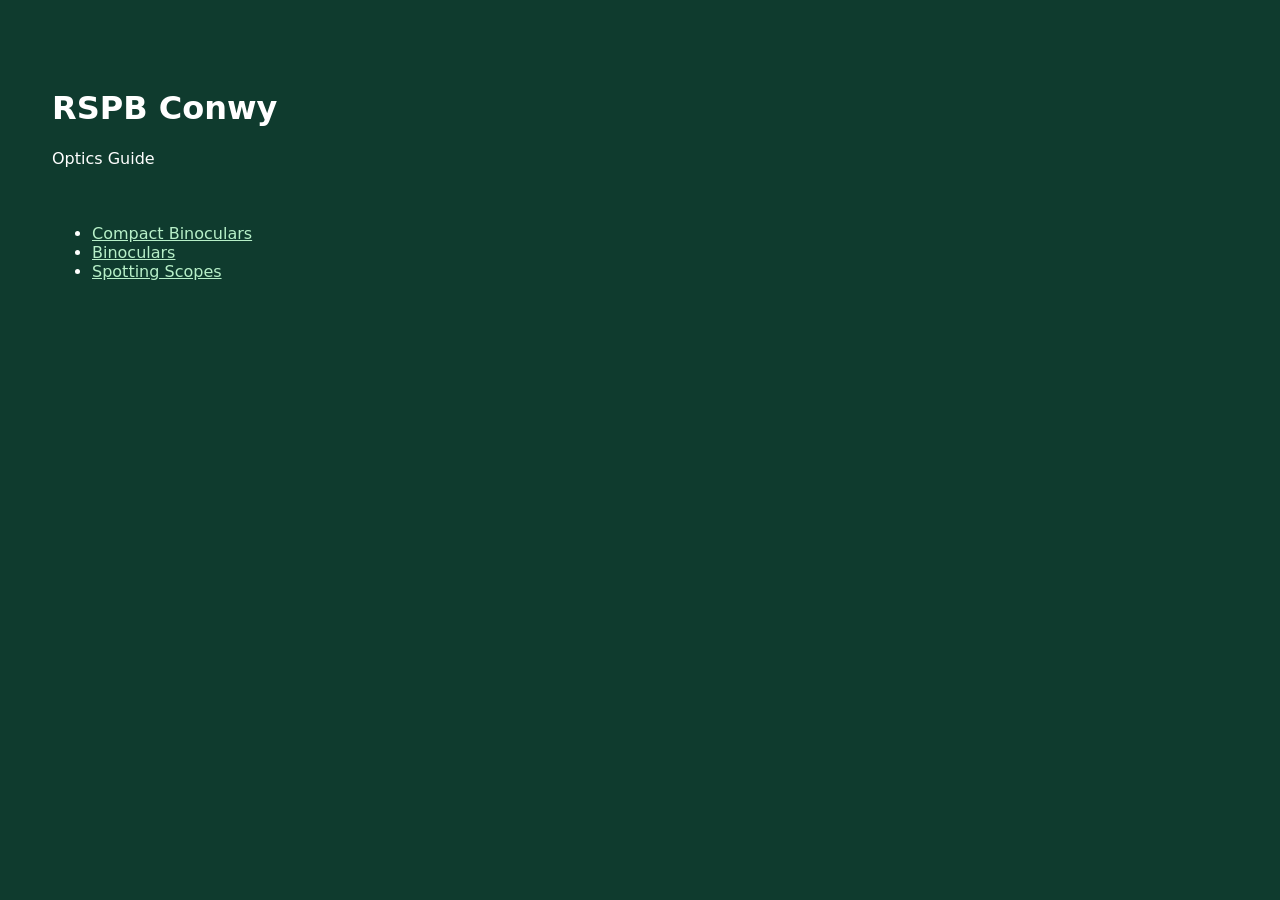
==== index.html @ 68d28c19 "Update index.html" ====
<!DOCTYPE html>
<html lang="en">
<head>
  <meta charset="UTF-8">
  <title>RSPB Conwy - Optics Guide</title>
  <link rel="stylesheet" href="css/style.css">
  <link rel="icon" href="data:,">
</head>

<body>
  <div class="container">
    <h1>RSPB Conwy</h1>
    <p>Optics Guide</p>

    <div class="home-links">
      <ul>
        <li><a href="browse.html?category=compact">Compact Binoculars</a></li>
        <li><a href="browse.html?category=binoculars">Binoculars</a></li>
        <li><a href="browse.html?category=scopes">Spotting Scopes</a></li>
      </ul>
    </div>
  </div>
</body>
</html>
---- css/style.css ----
body {
  font-family: system-ui, sans-serif;
  background: #0f3b2e;
  color: #fff;
  padding: 20px;
}

a { color: #b7f0c8; }

.card {
  background: rgba(255,255,255,0.05);
  padding: 12px;
  margin: 12px 0;
  border-radius: 8px;
}

.price { font-weight: bold; }

.rewards { color: #9fe6b8; }

.container {
  max-width: 1200px;
  margin: 0 auto;
  padding: 40px 24px;
}
.home-links {
  display: grid;
  grid-template-columns: repeat(auto-fit, minmax(240px, 1fr));
  gap: 20px;
  margin-top: 40px;
}
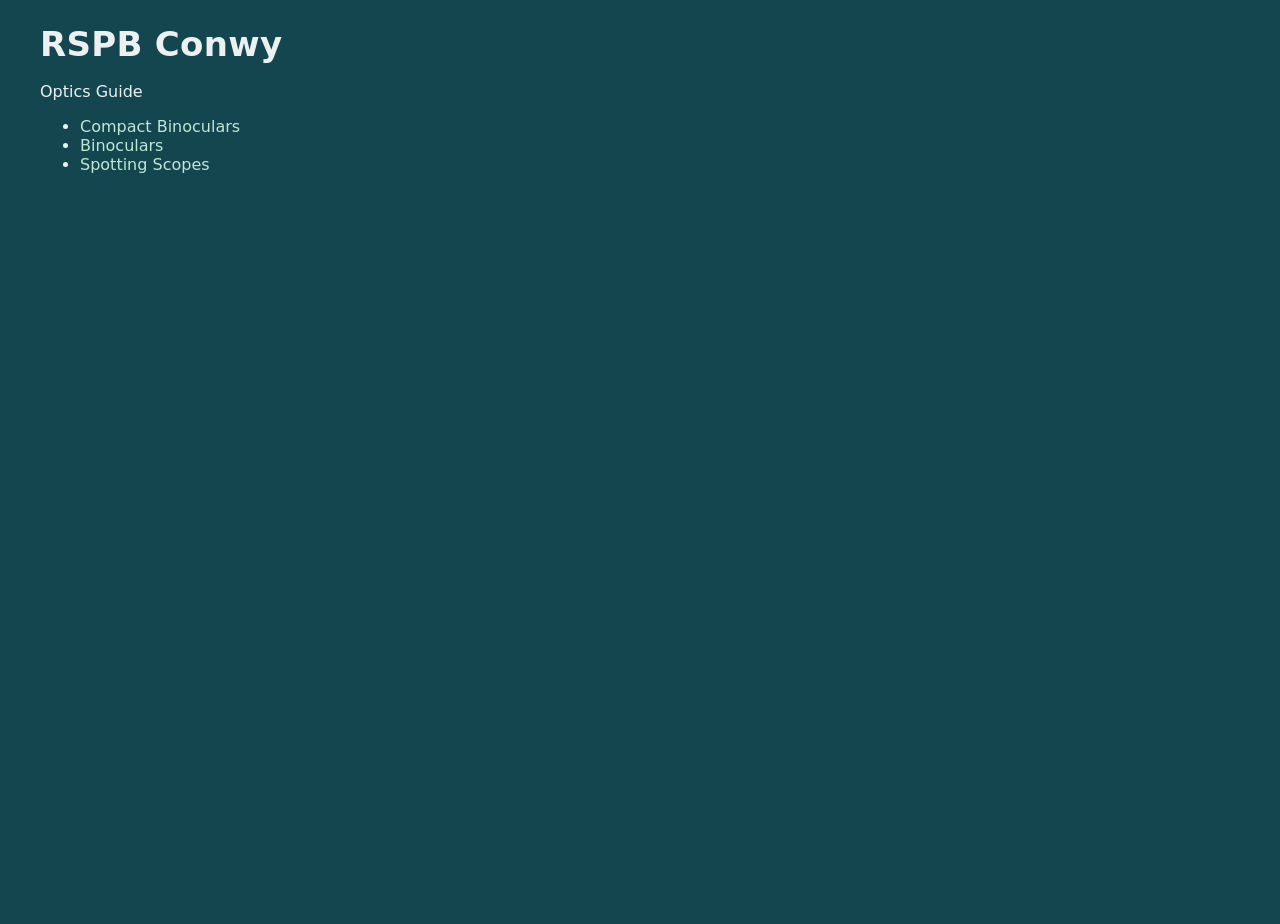
==== commit 9b5de0e8: "Update index.html" ====
--- a/index.html
+++ b/index.html
@@ -20,5 +20,7 @@
       </ul>
     </div>
   </div>
+    <script src="js/kiosk-timeout.js"></script>
+  <script src="js/browse.js"></script>
 </body>
 </html>
--- a/css/style.css
+++ b/css/style.css
@@ -1,31 +1,564 @@
+/* css/style.css */
+
+/* ---------- Base ---------- */
+*,
+*::before,
+*::after {
+  box-sizing: border-box;
+}
+
+:root {
+  --bg: #144650;                 /* requested solid background */
+  --panel: rgba(255,255,255,0.06);
+  --panel-2: rgba(255,255,255,0.08);
+  --border: rgba(255,255,255,0.12);
+  --text: rgba(255,255,255,0.92);
+  --muted: rgba(255,255,255,0.70);
+  --accent: #bfe7d3;
+  --accent-2: #8fd6b6;
+  --shadow: 0 10px 30px rgba(0,0,0,0.35);
+  --shadow-soft: 0 8px 18px rgba(0,0,0,0.28);
+  --radius: 18px;
+  --radius-sm: 12px;
+  --gap: 16px;
+}
+
+html, body {
+  height: 100%;
+}
+
 body {
-  font-family: system-ui, sans-serif;
-  background: #0f3b2e;
-  color: #fff;
-  padding: 20px;
-}
-
-a { color: #b7f0c8; }
-
+  margin: 0;
+  font-family: system-ui, -apple-system, Segoe UI, Roboto, Arial, sans-serif;
+  color: var(--text);
+  background: var(--bg);
+}
+
+/* ---------- Layout ---------- */
+.container {
+  width: min(1200px, calc(100% - 32px));
+  margin: 24px auto 60px;
+}
+
+h1 {
+  margin: 14px 0 18px;
+  font-size: 34px;
+  letter-spacing: 0.3px;
+}
+
+a {
+  color: var(--accent);
+  text-decoration: none;
+}
+
+a:hover {
+  text-decoration: underline;
+}
+
+/* ---------- Topbar / Toolbar ---------- */
+.topbar {
+  display: flex;
+  align-items: center;
+  justify-content: space-between;
+  gap: 12px;
+  margin-bottom: 8px;
+}
+
+.toolbar {
+  display: grid;
+  grid-template-columns: 1fr 1.6fr auto;
+  gap: 12px;
+  align-items: center;
+  padding: 12px;
+  border: 1px solid var(--border);
+  background: var(--panel);
+  border-radius: var(--radius);
+  box-shadow: var(--shadow-soft);
+}
+
+@media (max-width: 860px) {
+  .toolbar {
+    grid-template-columns: 1fr;
+  }
+}
+
+.toggle {
+  display: inline-flex;
+  align-items: center;
+  gap: 10px;
+  user-select: none;
+  color: var(--muted);
+}
+
+.toggle input {
+  width: 18px;
+  height: 18px;
+  accent-color: var(--accent-2);
+}
+
+#searchInput {
+  width: 100%;
+  padding: 12px 14px;
+  border-radius: 12px;
+  border: 1px solid var(--border);
+  background: rgba(0,0,0,0.18);
+  color: var(--text);
+  outline: none;
+}
+
+#searchInput::placeholder {
+  color: rgba(255,255,255,0.45);
+}
+
+#searchInput:focus {
+  border-color: rgba(191,231,211,0.55);
+  box-shadow: 0 0 0 3px rgba(191,231,211,0.18);
+}
+
+.muted {
+  color: var(--muted);
+  font-size: 14px;
+}
+
+/* ---------- Buttons ---------- */
+.btn {
+  display: inline-flex;
+  align-items: center;
+  justify-content: center;
+  gap: 8px;
+  padding: 10px 12px;
+  border-radius: 12px;
+  border: 1px solid rgba(255,255,255,0.14);
+  background: rgba(0,0,0,0.18);
+  color: var(--text);
+  box-shadow: 0 6px 14px rgba(0,0,0,0.25);
+  text-decoration: none;
+  cursor: pointer;
+  white-space: nowrap;
+}
+
+.btn:hover {
+  background: rgba(255,255,255,0.08);
+  text-decoration: none;
+}
+
+.btn.ghost {
+  background: transparent;
+  border-color: rgba(255,255,255,0.16);
+}
+
+.btn.ghost:hover {
+  background: rgba(255,255,255,0.06);
+}
+
+/* ---------- Grid ---------- */
+#grid {
+  margin-top: 16px;
+  display: grid;
+  grid-template-columns: repeat(3, minmax(0, 1fr));
+  gap: var(--gap);
+}
+
+@media (max-width: 1000px) {
+  #grid {
+    grid-template-columns: repeat(2, minmax(0, 1fr));
+  }
+}
+
+@media (max-width: 640px) {
+  #grid {
+    grid-template-columns: 1fr;
+  }
+}
+
+/* ---------- Card ---------- */
 .card {
-  background: rgba(255,255,255,0.05);
+  border: 1px solid var(--border);
+  background: var(--panel);
+  border-radius: var(--radius);
+  overflow: hidden;
+  box-shadow: var(--shadow);
+  transition: transform 120ms ease, background 120ms ease;
+}
+
+.card:hover {
+  transform: translateY(-2px);
+  background: var(--panel-2);
+}
+
+/* ---------- Square thumbnail ---------- */
+.card-image {
+  width: 100%;
+  aspect-ratio: 1 / 1;
+  background: rgba(255,255,255,0.06);
+  border-bottom: 1px solid var(--border);
+  display: grid;
+  place-items: center;
+  overflow: hidden;
+}
+
+.card-image img {
+  width: 100%;
+  height: 100%;
+  object-fit: contain;
+  padding: 10px;
+  filter: drop-shadow(0 10px 18px rgba(0,0,0,0.25));
+}
+
+/* ---------- Card body ---------- */
+.card-body {
+  padding: 14px 14px 16px;
+  display: grid;
+  gap: 10px;
+}
+
+.card-title {
+  margin: 0;
+  font-size: 18px;
+  line-height: 1.2;
+}
+
+.price {
+  font-size: 18px;
+  font-weight: 700;
+}
+
+.subline {
+  color: var(--muted);
+  font-size: 14px;
+  line-height: 1.35;
+}
+
+/* ---------- Chips ---------- */
+.chips {
+  display: flex;
+  flex-wrap: wrap;
+  gap: 8px;
+}
+
+.chip {
+  font-size: 12px;
+  padding: 6px 10px;
+  border-radius: 999px;
+  border: 1px solid rgba(255,255,255,0.14);
+  background: rgba(0,0,0,0.18);
+  color: rgba(255,255,255,0.85);
+}
+
+/* ---------- Meta rows ---------- */
+.meta-grid {
+  display: grid;
+  gap: 8px;
+}
+
+.meta {
+  display: flex;
+  justify-content: space-between;
+  gap: 10px;
+  padding: 8px 10px;
+  border-radius: 12px;
+  background: rgba(0,0,0,0.16);
+  border: 1px solid rgba(255,255,255,0.10);
+  color: rgba(255,255,255,0.86);
+  font-size: 13px;
+}
+
+.meta span:first-child {
+  color: rgba(255,255,255,0.68);
+}
+
+/* ---------- Rewards ---------- */
+.rewards {
+  padding: 10px 12px;
+  border-radius: 12px;
+  background: rgba(143,214,182,0.10);
+  border: 1px solid rgba(143,214,182,0.25);
+  color: rgba(255,255,255,0.88);
+  font-size: 13px;
+  line-height: 1.35;
+}
+
+/* ---------- Actions ---------- */
+.card-actions {
+  margin-top: 4px;
+  display: flex;
+  align-items: center;
+  justify-content: space-between;
+  gap: 12px;
+}
+
+.compare-toggle {
+  display: inline-flex;
+  align-items: center;
+  gap: 8px;
+  color: var(--muted);
+  font-size: 13px;
+  user-select: none;
+}
+
+.compare-toggle input {
+  width: 16px;
+  height: 16px;
+  accent-color: var(--accent-2);
+}
+
+/* ---------- Error card ---------- */
+.card.error {
+  padding: 16px;
+}
+
+code {
+  font-family: ui-monospace, SFMono-Regular, Menlo, Monaco, Consolas, "Liberation Mono", "Courier New", monospace;
+  font-size: 0.95em;
+  color: rgba(255,255,255,0.9);
+}
+/* ---------- Product page (B order: specs first) ---------- */
+.product-hero {
+  display: grid;
+  grid-template-columns: 280px 1fr;
+  gap: 16px;
+  align-items: start;
+  margin-top: 16px;
+}
+
+@media (max-width: 820px) {
+  .product-hero {
+    grid-template-columns: 1fr;
+  }
+}
+
+.product-img {
+  border: 1px solid rgba(255,255,255,0.12);
+  background: rgba(255,255,255,0.06);
+  border-radius: 18px;
+  overflow: hidden;
+  box-shadow: 0 10px 30px rgba(0,0,0,0.35);
+  display: grid;
+  place-items: center;
+  aspect-ratio: 1 / 1;
+}
+
+.product-img img {
+  width: 100%;
+  height: 100%;
+  object-fit: contain;
   padding: 12px;
-  margin: 12px 0;
-  border-radius: 8px;
-}
-
-.price { font-weight: bold; }
-
-.rewards { color: #9fe6b8; }
-
-.container {
-  max-width: 1200px;
-  margin: 0 auto;
-  padding: 40px 24px;
-}
-.home-links {
-  display: grid;
-  grid-template-columns: repeat(auto-fit, minmax(240px, 1fr));
-  gap: 20px;
-  margin-top: 40px;
-}
+  filter: drop-shadow(0 10px 18px rgba(0,0,0,0.25));
+}
+
+.product-title {
+  margin: 0;
+  font-size: 28px;
+  line-height: 1.15;
+}
+
+.product-price {
+  margin-top: 8px;
+  font-size: 18px;
+  font-weight: 800;
+}
+
+.product-controls {
+  margin-top: 12px;
+  display: flex;
+  flex-wrap: wrap;
+  gap: 14px;
+  align-items: center;
+}
+
+.section {
+  margin-top: 16px;
+  padding: 14px;
+  border: 1px solid rgba(255,255,255,0.12);
+  background: rgba(255,255,255,0.06);
+  border-radius: 18px;
+  box-shadow: 0 8px 18px rgba(0,0,0,0.28);
+}
+
+.section h3 {
+  margin: 0 0 10px 0;
+  font-size: 16px;
+}
+
+.specs {
+  display: grid;
+  gap: 8px;
+}
+
+.spec-row {
+  display: grid;
+  grid-template-columns: 1fr 1fr;
+  gap: 12px;
+  padding: 10px 12px;
+  border-radius: 12px;
+  background: rgba(0,0,0,0.16);
+  border: 1px solid rgba(255,255,255,0.10);
+}
+
+.spec-k {
+  color: rgba(255,255,255,0.70);
+  font-size: 13px;
+}
+
+.spec-v {
+  color: rgba(255,255,255,0.90);
+  font-size: 13px;
+  text-align: right;
+}
+
+.bullets {
+  margin: 0;
+  padding-left: 18px;
+  color: rgba(255,255,255,0.88);
+  line-height: 1.4;
+}
+
+.desc {
+  margin: 0;
+  color: rgba(255,255,255,0.82);
+  line-height: 1.5;
+}
+/* ---------- Compare page ---------- */
+.compare-top {
+  margin-top: 16px;
+  display: grid;
+  grid-template-columns: repeat(3, minmax(0, 1fr));
+  gap: 16px;
+}
+
+@media (max-width: 1000px) {
+  .compare-top {
+    grid-template-columns: repeat(2, minmax(0, 1fr));
+  }
+}
+
+@media (max-width: 640px) {
+  .compare-top {
+    grid-template-columns: 1fr;
+  }
+}
+
+.compare-card {
+  border: 1px solid rgba(255,255,255,0.12);
+  background: rgba(255,255,255,0.06);
+  border-radius: 18px;
+  overflow: hidden;
+  box-shadow: 0 10px 30px rgba(0,0,0,0.35);
+  display: grid;
+  gap: 10px;
+  padding: 12px;
+}
+
+.compare-thumb {
+  width: 100%;
+  aspect-ratio: 1 / 1;
+  border-radius: 14px;
+  border: 1px solid rgba(255,255,255,0.10);
+  background: rgba(255,255,255,0.06);
+  display: grid;
+  place-items: center;
+  overflow: hidden;
+}
+
+.compare-thumb img {
+  width: 100%;
+  height: 100%;
+  object-fit: contain;
+  padding: 10px;
+  filter: drop-shadow(0 10px 18px rgba(0,0,0,0.25));
+}
+
+.compare-title {
+  font-size: 16px;
+  font-weight: 800;
+  line-height: 1.2;
+}
+
+.compare-price {
+  font-size: 14px;
+  color: rgba(255,255,255,0.8);
+}
+
+.compare-actions {
+  display: flex;
+  gap: 10px;
+  align-items: center;
+  justify-content: space-between;
+}
+
+/* Table */
+.compare-table {
+  margin-top: 16px;
+  border: 1px solid rgba(255,255,255,0.12);
+  border-radius: 18px;
+  overflow: hidden;
+  background: rgba(255,255,255,0.06);
+  box-shadow: 0 10px 30px rgba(0,0,0,0.35);
+}
+
+.compare-row {
+  display: grid;
+  grid-template-columns: 220px repeat(3, minmax(0, 1fr));
+}
+
+@media (max-width: 1000px) {
+  .compare-row {
+    grid-template-columns: 180px repeat(2, minmax(0, 1fr));
+  }
+}
+
+@media (max-width: 640px) {
+  .compare-row {
+    grid-template-columns: 140px 1fr;
+  }
+}
+
+.compare-cell {
+  padding: 10px 12px;
+  border-bottom: 1px solid rgba(255,255,255,0.10);
+  border-right: 1px solid rgba(255,255,255,0.08);
+  font-size: 13px;
+  line-height: 1.25;
+}
+
+.compare-row:last-child .compare-cell {
+  border-bottom: none;
+}
+
+.compare-cell:last-child {
+  border-right: none;
+}
+
+.compare-head .compare-cell {
+  background: rgba(0,0,0,0.18);
+  font-weight: 800;
+}
+
+.compare-key {
+  color: rgba(255,255,255,0.72);
+}
+
+.compare-val {
+  color: rgba(255,255,255,0.90);
+}
+
+.compare-spacer {
+  height: 10px;
+  background: rgba(0,0,0,0.12);
+}
+/* Compare table when only comparing 2 items */
+.compare-row.compare-2 {
+  grid-template-columns: 220px repeat(2, minmax(0, 1fr));
+}
+
+@media (max-width: 1000px) {
+  .compare-row.compare-2 {
+    grid-template-columns: 180px repeat(2, minmax(0, 1fr));
+  }
+}
+
+@media (max-width: 640px) {
+  .compare-row.compare-2 {
+    grid-template-columns: 140px 1fr;
+  }
+}
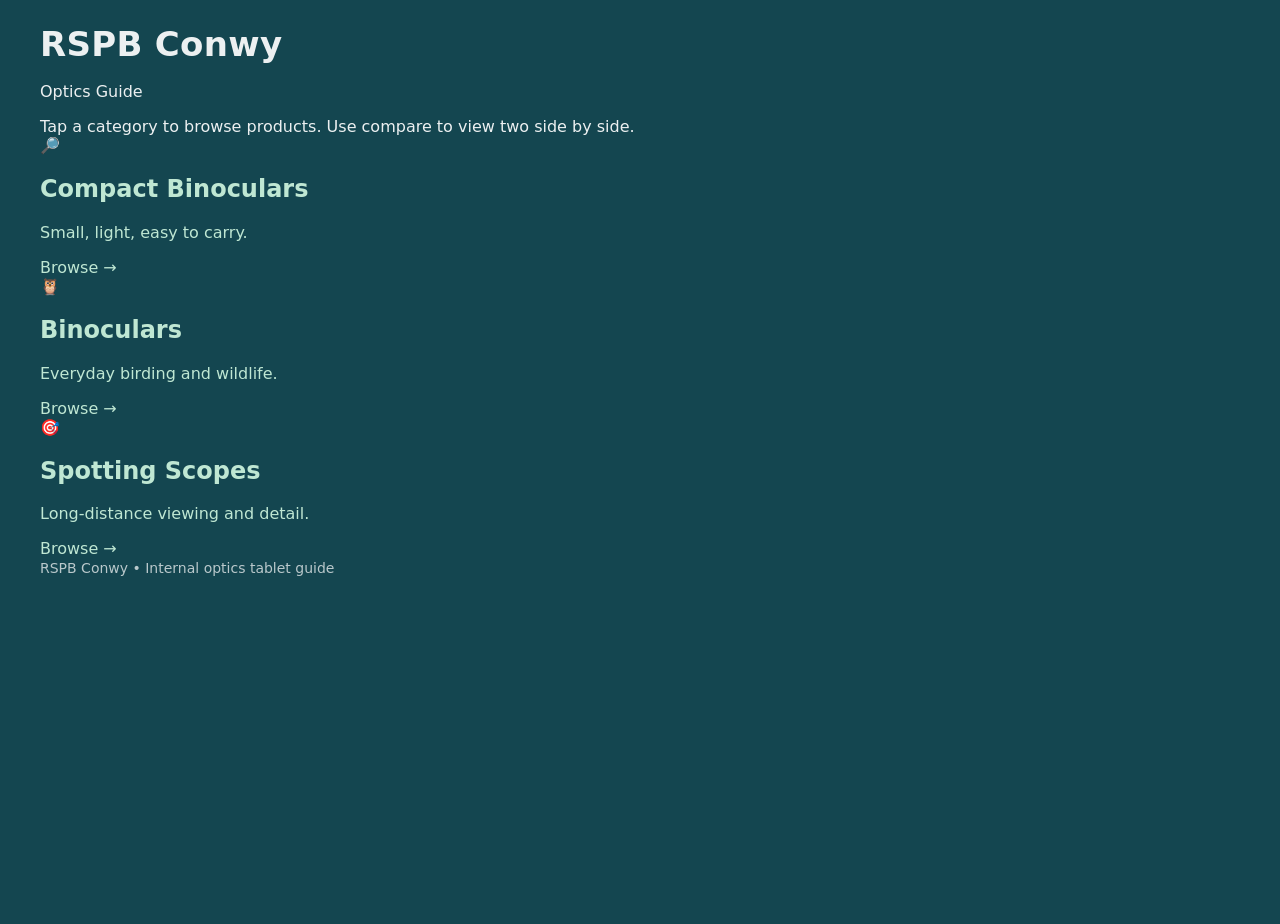
==== commit 9c2af6f0: "Update index.html" ====
--- a/index.html
+++ b/index.html
@@ -1,26 +1,60 @@
 <!DOCTYPE html>
 <html lang="en">
 <head>
-  <meta charset="UTF-8">
+  <meta charset="UTF-8" />
+  <meta name="viewport" content="width=device-width, initial-scale=1" />
   <title>RSPB Conwy - Optics Guide</title>
-  <link rel="stylesheet" href="css/style.css">
+  <link rel="stylesheet" href="css/style.css" />
   <link rel="icon" href="data:,">
 </head>
 
 <body>
   <div class="container">
-    <h1>RSPB Conwy</h1>
-    <p>Optics Guide</p>
+    <header class="home-hero">
+      <div class="home-hero-top">
+        <div>
+          <h1 class="home-title">RSPB Conwy</h1>
+          <p class="home-subtitle">Optics Guide</p>
+        </div>
+      </div>
 
-    <div class="home-links">
-      <ul>
-        <li><a href="browse.html?category=compact">Compact Binoculars</a></li>
-        <li><a href="browse.html?category=binoculars">Binoculars</a></li>
-        <li><a href="browse.html?category=scopes">Spotting Scopes</a></li>
-      </ul>
-    </div>
+      <div class="home-intro">
+        Tap a category to browse products. Use compare to view two side by side.
+      </div>
+    </header>
+
+    <main class="home-grid">
+      <a class="home-card" href="browse.html?category=compact">
+        <div class="home-card-icon" aria-hidden="true">🔎</div>
+        <div class="home-card-body">
+          <h2>Compact Binoculars</h2>
+          <p>Small, light, easy to carry.</p>
+        </div>
+        <div class="home-card-cta">Browse →</div>
+      </a>
+
+      <a class="home-card" href="browse.html?category=binoculars">
+        <div class="home-card-icon" aria-hidden="true">🦉</div>
+        <div class="home-card-body">
+          <h2>Binoculars</h2>
+          <p>Everyday birding and wildlife.</p>
+        </div>
+        <div class="home-card-cta">Browse →</div>
+      </a>
+
+      <a class="home-card" href="browse.html?category=scopes">
+        <div class="home-card-icon" aria-hidden="true">🎯</div>
+        <div class="home-card-body">
+          <h2>Spotting Scopes</h2>
+          <p>Long-distance viewing and detail.</p>
+        </div>
+        <div class="home-card-cta">Browse →</div>
+      </a>
+    </main>
+
+    <footer class="home-footer">
+      <span class="muted">RSPB Conwy • Internal optics tablet guide</span>
+    </footer>
   </div>
-    <script src="js/kiosk-timeout.js"></script>
-  <script src="js/browse.js"></script>
 </body>
 </html>
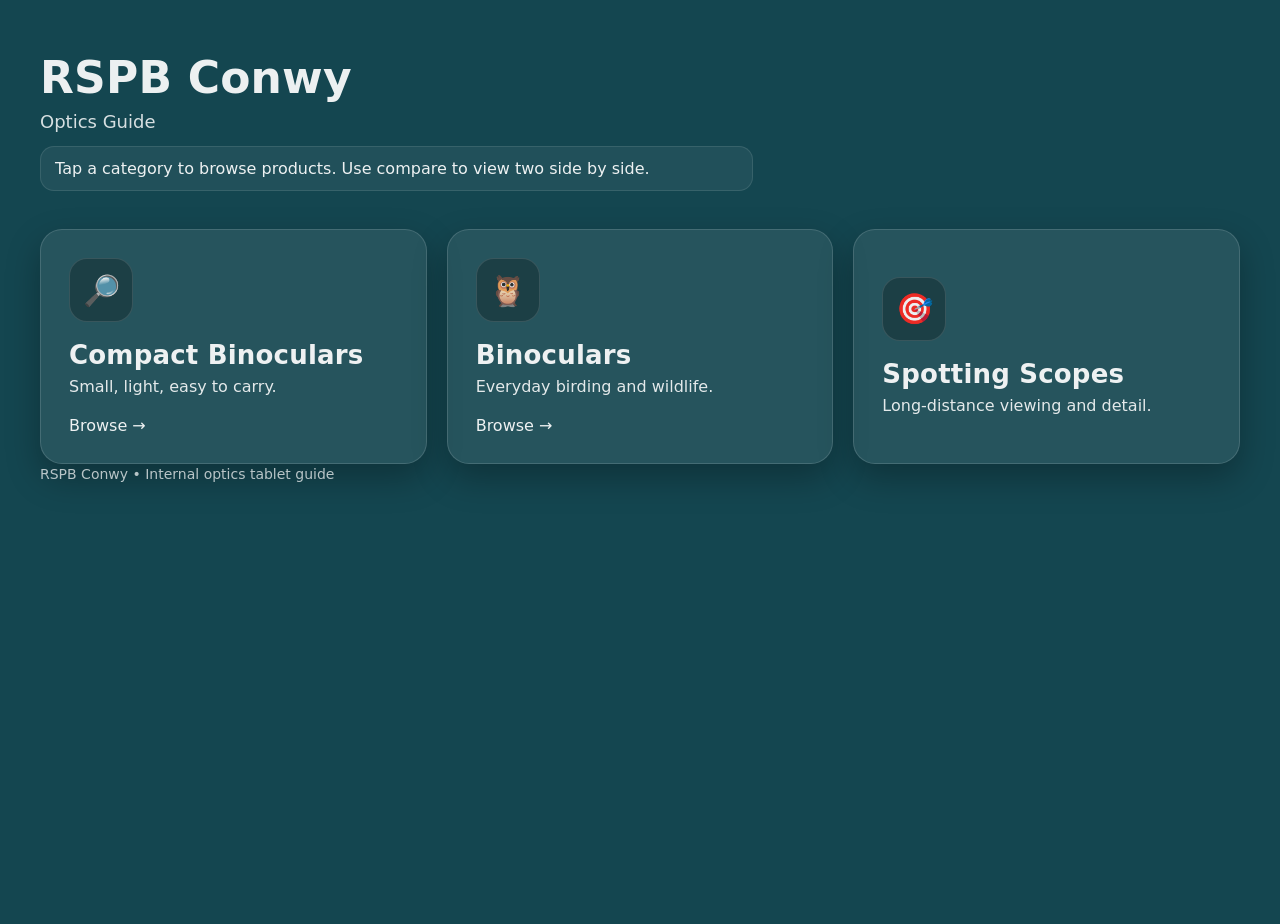
==== commit 9715c03c: "Update index.html" ====
--- a/index.html
+++ b/index.html
@@ -48,7 +48,6 @@
           <h2>Spotting Scopes</h2>
           <p>Long-distance viewing and detail.</p>
         </div>
-        <div class="home-card-cta">Browse →</div>
       </a>
     </main>
 
--- a/css/style.css
+++ b/css/style.css
@@ -562,3 +562,107 @@
     grid-template-columns: 140px 1fr;
   }
 }
+/* =========================
+   Home page
+========================= */
+
+.home-hero {
+  padding: 28px 0 10px;
+}
+
+.home-hero-top {
+  display: flex;
+  align-items: flex-start;
+  justify-content: space-between;
+  gap: 16px;
+}
+
+.home-title {
+  margin: 0;
+  font-size: clamp(32px, 4vw, 44px);
+  letter-spacing: 0.2px;
+}
+
+.home-subtitle {
+  margin: 8px 0 0;
+  font-size: 18px;
+  opacity: 0.9;
+}
+
+.home-intro {
+  margin-top: 14px;
+  max-width: 70ch;
+  padding: 12px 14px;
+  border-radius: 14px;
+  background: rgba(255,255,255,0.06);
+  border: 1px solid rgba(255,255,255,0.10);
+}
+
+/* =========================
+   Home cards – kiosk friendly
+========================= */
+
+.home-grid {
+  margin-top: 28px;
+  display: grid;
+  grid-template-columns: repeat(3, minmax(0, 1fr));
+  gap: 20px;
+}
+
+@media (max-width: 950px) {
+  .home-grid {
+    grid-template-columns: 1fr;
+  }
+}
+
+.home-card {
+  display: flex;
+  flex-direction: column;
+  justify-content: center;
+  gap: 18px;
+
+  padding: 28px;
+  min-height: 190px;
+
+  border-radius: 22px;
+  text-decoration: none;
+  color: inherit;
+
+  background: rgba(255,255,255,0.08);
+  border: 1px solid rgba(255,255,255,0.14);
+
+  box-shadow: 0 14px 34px rgba(0,0,0,0.28);
+  transition: transform 140ms ease, background 140ms ease;
+}
+
+.home-card:hover {
+  transform: translateY(-4px);
+  background: rgba(255,255,255,0.12);
+}
+
+.home-card-icon {
+  width: 64px;
+  height: 64px;
+  display: grid;
+  place-items: center;
+  border-radius: 18px;
+
+  background: rgba(0,0,0,0.25);
+  border: 1px solid rgba(255,255,255,0.12);
+
+  font-size: 30px;
+}
+
+.home-card-body h2 {
+  margin: 0;
+  font-size: 26px;
+  font-weight: 700;
+  letter-spacing: 0.2px;
+}
+
+.home-card-body p {
+  margin: 6px 0 0;
+  font-size: 16px;
+  line-height: 1.4;
+  opacity: 0.95;
+}
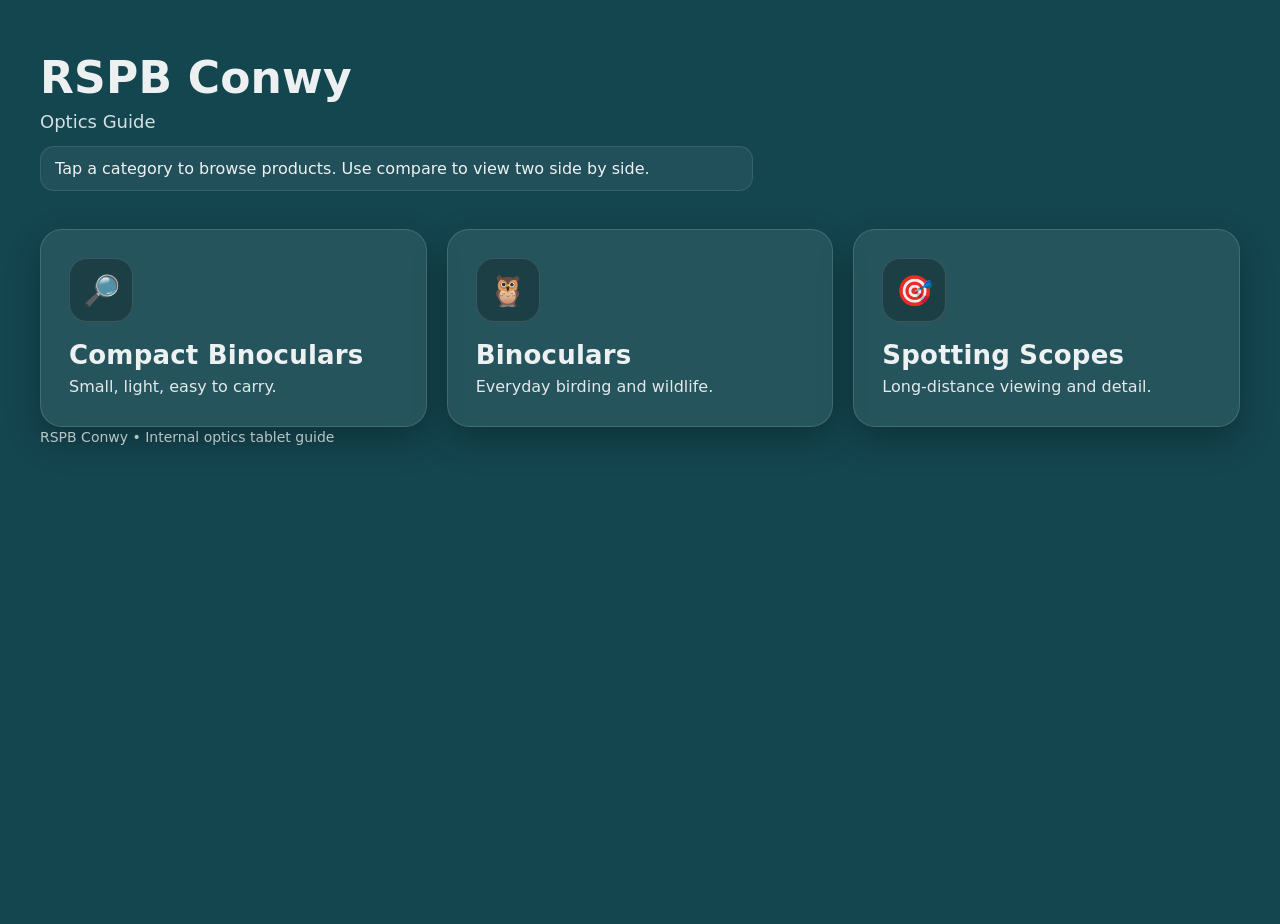
==== commit aa4ef84b: "Update index.html" ====
--- a/index.html
+++ b/index.html
@@ -30,8 +30,7 @@
           <h2>Compact Binoculars</h2>
           <p>Small, light, easy to carry.</p>
         </div>
-        <div class="home-card-cta">Browse →</div>
-      </a>
+        </a>
 
       <a class="home-card" href="browse.html?category=binoculars">
         <div class="home-card-icon" aria-hidden="true">🦉</div>
@@ -39,8 +38,7 @@
           <h2>Binoculars</h2>
           <p>Everyday birding and wildlife.</p>
         </div>
-        <div class="home-card-cta">Browse →</div>
-      </a>
+        </a>
 
       <a class="home-card" href="browse.html?category=scopes">
         <div class="home-card-icon" aria-hidden="true">🎯</div>
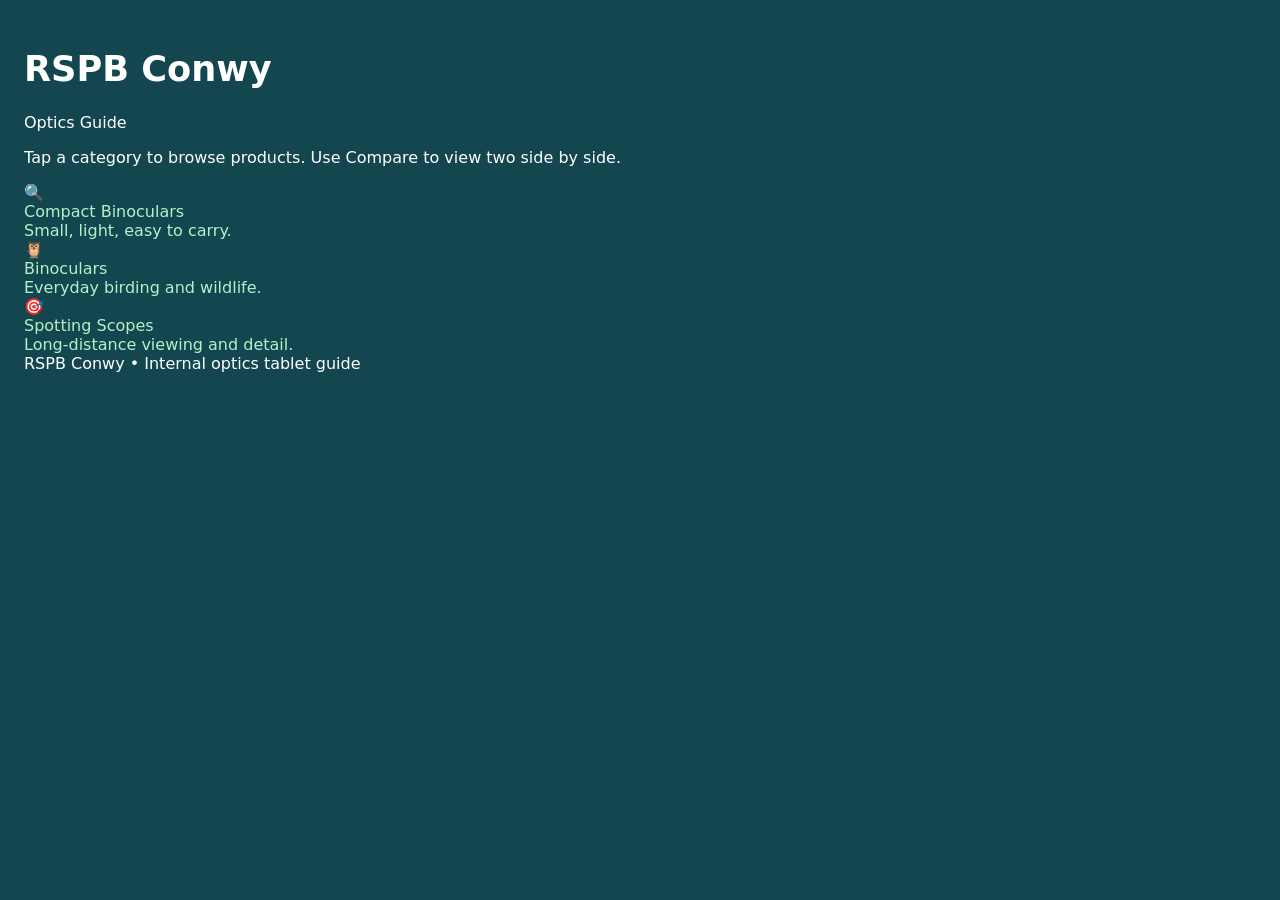
==== commit 7c959c26: "Update index.html" ====
--- a/index.html
+++ b/index.html
@@ -3,55 +3,44 @@
 <head>
   <meta charset="UTF-8" />
   <meta name="viewport" content="width=device-width, initial-scale=1" />
-  <title>RSPB Conwy - Optics Guide</title>
+  <title>RSPB Conwy • Optics Guide</title>
   <link rel="stylesheet" href="css/style.css" />
   <link rel="icon" href="data:,">
 </head>
 
-<body>
-  <div class="container">
-    <header class="home-hero">
-      <div class="home-hero-top">
-        <div>
-          <h1 class="home-title">RSPB Conwy</h1>
-          <p class="home-subtitle">Optics Guide</p>
-        </div>
-      </div>
-
-      <div class="home-intro">
-        Tap a category to browse products. Use compare to view two side by side.
-      </div>
+<body class="home">
+  <main class="container home-wrap">
+    <header class="home-header">
+      <h1 class="home-title">RSPB Conwy</h1>
+      <p class="home-subtitle">Optics Guide</p>
+      <p class="home-help">
+        Tap a category to browse products. Use Compare to view two side by side.
+      </p>
     </header>
 
-    <main class="home-grid">
-      <a class="home-card" href="browse.html?category=compact">
-        <div class="home-card-icon" aria-hidden="true">🔎</div>
-        <div class="home-card-body">
-          <h2>Compact Binoculars</h2>
-          <p>Small, light, easy to carry.</p>
-        </div>
-        </a>
+    <section class="home-grid" aria-label="Optics categories">
+      <a class="home-tile" href="browse.html?category=compact-binoculars" aria-label="Browse Compact Binoculars">
+        <div class="home-icon" aria-hidden="true">🔍</div>
+        <div class="home-tile-title">Compact Binoculars</div>
+        <div class="home-tile-desc">Small, light, easy to carry.</div>
+      </a>
 
-      <a class="home-card" href="browse.html?category=binoculars">
-        <div class="home-card-icon" aria-hidden="true">🦉</div>
-        <div class="home-card-body">
-          <h2>Binoculars</h2>
-          <p>Everyday birding and wildlife.</p>
-        </div>
-        </a>
+      <a class="home-tile" href="browse.html?category=binoculars" aria-label="Browse Binoculars">
+        <div class="home-icon" aria-hidden="true">🦉</div>
+        <div class="home-tile-title">Binoculars</div>
+        <div class="home-tile-desc">Everyday birding and wildlife.</div>
+      </a>
 
-      <a class="home-card" href="browse.html?category=scopes">
-        <div class="home-card-icon" aria-hidden="true">🎯</div>
-        <div class="home-card-body">
-          <h2>Spotting Scopes</h2>
-          <p>Long-distance viewing and detail.</p>
-        </div>
+      <a class="home-tile" href="browse.html?category=spotting-scopes" aria-label="Browse Spotting Scopes">
+        <div class="home-icon" aria-hidden="true">🎯</div>
+        <div class="home-tile-title">Spotting Scopes</div>
+        <div class="home-tile-desc">Long-distance viewing and detail.</div>
       </a>
-    </main>
+    </section>
 
     <footer class="home-footer">
-      <span class="muted">RSPB Conwy • Internal optics tablet guide</span>
+      RSPB Conwy • Internal optics tablet guide
     </footer>
-  </div>
+  </main>
 </body>
 </html>
--- a/css/style.css
+++ b/css/style.css
@@ -1,668 +1,111 @@
-/* css/style.css */
-
-/* ---------- Base ---------- */
-*,
-*::before,
-*::after {
+/* ===== Global ===== */
+* {
   box-sizing: border-box;
-}
-
-:root {
-  --bg: #144650;                 /* requested solid background */
-  --panel: rgba(255,255,255,0.06);
-  --panel-2: rgba(255,255,255,0.08);
-  --border: rgba(255,255,255,0.12);
-  --text: rgba(255,255,255,0.92);
-  --muted: rgba(255,255,255,0.70);
-  --accent: #bfe7d3;
-  --accent-2: #8fd6b6;
-  --shadow: 0 10px 30px rgba(0,0,0,0.35);
-  --shadow-soft: 0 8px 18px rgba(0,0,0,0.28);
-  --radius: 18px;
-  --radius-sm: 12px;
-  --gap: 16px;
-}
-
-html, body {
-  height: 100%;
 }
 
 body {
   margin: 0;
-  font-family: system-ui, -apple-system, Segoe UI, Roboto, Arial, sans-serif;
-  color: var(--text);
-  background: var(--bg);
+  padding: 24px;
+  font-family: system-ui, -apple-system, Segoe UI, Roboto, sans-serif;
+  background: #144650;
+  color: #ffffff;
 }
 
-/* ---------- Layout ---------- */
-.container {
-  width: min(1200px, calc(100% - 32px));
-  margin: 24px auto 60px;
-}
-
-h1 {
-  margin: 14px 0 18px;
-  font-size: 34px;
-  letter-spacing: 0.3px;
-}
-
+/* ===== Links (tablet-safe) ===== */
 a {
-  color: var(--accent);
+  color: #b7f0c8;
   text-decoration: none;
 }
 
-a:hover {
-  text-decoration: underline;
+a:visited,
+a:hover,
+a:active,
+a:focus {
+  text-decoration: none;
+  color: #b7f0c8;
 }
 
-/* ---------- Topbar / Toolbar ---------- */
-.topbar {
-  display: flex;
-  align-items: center;
-  justify-content: space-between;
-  gap: 12px;
-  margin-bottom: 8px;
+/* ===== Headings ===== */
+h1 {
+  font-size: 2.2rem;
+  margin-bottom: 1.5rem;
 }
 
-.toolbar {
-  display: grid;
-  grid-template-columns: 1fr 1.6fr auto;
-  gap: 12px;
-  align-items: center;
-  padding: 12px;
-  border: 1px solid var(--border);
-  background: var(--panel);
-  border-radius: var(--radius);
-  box-shadow: var(--shadow-soft);
+h2 {
+  font-size: 1.6rem;
+  margin: 0 0 0.75rem;
 }
 
-@media (max-width: 860px) {
-  .toolbar {
-    grid-template-columns: 1fr;
-  }
-}
-
-.toggle {
-  display: inline-flex;
-  align-items: center;
-  gap: 10px;
-  user-select: none;
-  color: var(--muted);
-}
-
-.toggle input {
-  width: 18px;
-  height: 18px;
-  accent-color: var(--accent-2);
-}
-
-#searchInput {
-  width: 100%;
-  padding: 12px 14px;
-  border-radius: 12px;
-  border: 1px solid var(--border);
-  background: rgba(0,0,0,0.18);
-  color: var(--text);
-  outline: none;
-}
-
-#searchInput::placeholder {
-  color: rgba(255,255,255,0.45);
-}
-
-#searchInput:focus {
-  border-color: rgba(191,231,211,0.55);
-  box-shadow: 0 0 0 3px rgba(191,231,211,0.18);
-}
-
-.muted {
-  color: var(--muted);
-  font-size: 14px;
-}
-
-/* ---------- Buttons ---------- */
+/* ===== Buttons ===== */
 .btn {
   display: inline-flex;
   align-items: center;
   justify-content: center;
-  gap: 8px;
-  padding: 10px 12px;
+  padding: 14px 20px;
   border-radius: 12px;
-  border: 1px solid rgba(255,255,255,0.14);
-  background: rgba(0,0,0,0.18);
-  color: var(--text);
-  box-shadow: 0 6px 14px rgba(0,0,0,0.25);
-  text-decoration: none;
+  background: rgba(255,255,255,0.12);
+  color: #ffffff;
+  font-weight: 600;
+  font-size: 1rem;
+  border: none;
   cursor: pointer;
-  white-space: nowrap;
-}
-
-.btn:hover {
-  background: rgba(255,255,255,0.08);
   text-decoration: none;
 }
 
-.btn.ghost {
-  background: transparent;
-  border-color: rgba(255,255,255,0.16);
+.btn:active {
+  background: rgba(255,255,255,0.18);
 }
 
-.btn.ghost:hover {
+/* ===== Cards ===== */
+.card {
   background: rgba(255,255,255,0.06);
+  border-radius: 16px;
+  padding: 16px;
+  box-shadow: 0 8px 18px rgba(0,0,0,0.25);
 }
 
-/* ---------- Grid ---------- */
-#grid {
-  margin-top: 16px;
-  display: grid;
-  grid-template-columns: repeat(3, minmax(0, 1fr));
-  gap: var(--gap);
+/* ===== Prices / Meta ===== */
+.price {
+  font-size: 1.2rem;
+  font-weight: 700;
+  margin: 6px 0;
 }
 
-@media (max-width: 1000px) {
-  #grid {
-    grid-template-columns: repeat(2, minmax(0, 1fr));
+.rewards {
+  margin-top: 10px;
+  font-size: 0.9rem;
+  color: #9fe6b8;
+}
+
+/* ===== Compare table ===== */
+table {
+  width: 100%;
+  border-collapse: collapse;
+}
+
+th,
+td {
+  padding: 12px 14px;
+  text-align: left;
+  vertical-align: top;
+}
+
+th {
+  font-weight: 700;
+  color: #ffffff;
+}
+
+td {
+  color: #e6f5ee;
+}
+
+tr + tr {
+  border-top: 1px solid rgba(255,255,255,0.1);
+}
+
+/* ===== Disable hover quirks on touch ===== */
+@media (hover: none) {
+  *:hover {
+    background: inherit;
   }
 }
-
-@media (max-width: 640px) {
-  #grid {
-    grid-template-columns: 1fr;
-  }
-}
-
-/* ---------- Card ---------- */
-.card {
-  border: 1px solid var(--border);
-  background: var(--panel);
-  border-radius: var(--radius);
-  overflow: hidden;
-  box-shadow: var(--shadow);
-  transition: transform 120ms ease, background 120ms ease;
-}
-
-.card:hover {
-  transform: translateY(-2px);
-  background: var(--panel-2);
-}
-
-/* ---------- Square thumbnail ---------- */
-.card-image {
-  width: 100%;
-  aspect-ratio: 1 / 1;
-  background: rgba(255,255,255,0.06);
-  border-bottom: 1px solid var(--border);
-  display: grid;
-  place-items: center;
-  overflow: hidden;
-}
-
-.card-image img {
-  width: 100%;
-  height: 100%;
-  object-fit: contain;
-  padding: 10px;
-  filter: drop-shadow(0 10px 18px rgba(0,0,0,0.25));
-}
-
-/* ---------- Card body ---------- */
-.card-body {
-  padding: 14px 14px 16px;
-  display: grid;
-  gap: 10px;
-}
-
-.card-title {
-  margin: 0;
-  font-size: 18px;
-  line-height: 1.2;
-}
-
-.price {
-  font-size: 18px;
-  font-weight: 700;
-}
-
-.subline {
-  color: var(--muted);
-  font-size: 14px;
-  line-height: 1.35;
-}
-
-/* ---------- Chips ---------- */
-.chips {
-  display: flex;
-  flex-wrap: wrap;
-  gap: 8px;
-}
-
-.chip {
-  font-size: 12px;
-  padding: 6px 10px;
-  border-radius: 999px;
-  border: 1px solid rgba(255,255,255,0.14);
-  background: rgba(0,0,0,0.18);
-  color: rgba(255,255,255,0.85);
-}
-
-/* ---------- Meta rows ---------- */
-.meta-grid {
-  display: grid;
-  gap: 8px;
-}
-
-.meta {
-  display: flex;
-  justify-content: space-between;
-  gap: 10px;
-  padding: 8px 10px;
-  border-radius: 12px;
-  background: rgba(0,0,0,0.16);
-  border: 1px solid rgba(255,255,255,0.10);
-  color: rgba(255,255,255,0.86);
-  font-size: 13px;
-}
-
-.meta span:first-child {
-  color: rgba(255,255,255,0.68);
-}
-
-/* ---------- Rewards ---------- */
-.rewards {
-  padding: 10px 12px;
-  border-radius: 12px;
-  background: rgba(143,214,182,0.10);
-  border: 1px solid rgba(143,214,182,0.25);
-  color: rgba(255,255,255,0.88);
-  font-size: 13px;
-  line-height: 1.35;
-}
-
-/* ---------- Actions ---------- */
-.card-actions {
-  margin-top: 4px;
-  display: flex;
-  align-items: center;
-  justify-content: space-between;
-  gap: 12px;
-}
-
-.compare-toggle {
-  display: inline-flex;
-  align-items: center;
-  gap: 8px;
-  color: var(--muted);
-  font-size: 13px;
-  user-select: none;
-}
-
-.compare-toggle input {
-  width: 16px;
-  height: 16px;
-  accent-color: var(--accent-2);
-}
-
-/* ---------- Error card ---------- */
-.card.error {
-  padding: 16px;
-}
-
-code {
-  font-family: ui-monospace, SFMono-Regular, Menlo, Monaco, Consolas, "Liberation Mono", "Courier New", monospace;
-  font-size: 0.95em;
-  color: rgba(255,255,255,0.9);
-}
-/* ---------- Product page (B order: specs first) ---------- */
-.product-hero {
-  display: grid;
-  grid-template-columns: 280px 1fr;
-  gap: 16px;
-  align-items: start;
-  margin-top: 16px;
-}
-
-@media (max-width: 820px) {
-  .product-hero {
-    grid-template-columns: 1fr;
-  }
-}
-
-.product-img {
-  border: 1px solid rgba(255,255,255,0.12);
-  background: rgba(255,255,255,0.06);
-  border-radius: 18px;
-  overflow: hidden;
-  box-shadow: 0 10px 30px rgba(0,0,0,0.35);
-  display: grid;
-  place-items: center;
-  aspect-ratio: 1 / 1;
-}
-
-.product-img img {
-  width: 100%;
-  height: 100%;
-  object-fit: contain;
-  padding: 12px;
-  filter: drop-shadow(0 10px 18px rgba(0,0,0,0.25));
-}
-
-.product-title {
-  margin: 0;
-  font-size: 28px;
-  line-height: 1.15;
-}
-
-.product-price {
-  margin-top: 8px;
-  font-size: 18px;
-  font-weight: 800;
-}
-
-.product-controls {
-  margin-top: 12px;
-  display: flex;
-  flex-wrap: wrap;
-  gap: 14px;
-  align-items: center;
-}
-
-.section {
-  margin-top: 16px;
-  padding: 14px;
-  border: 1px solid rgba(255,255,255,0.12);
-  background: rgba(255,255,255,0.06);
-  border-radius: 18px;
-  box-shadow: 0 8px 18px rgba(0,0,0,0.28);
-}
-
-.section h3 {
-  margin: 0 0 10px 0;
-  font-size: 16px;
-}
-
-.specs {
-  display: grid;
-  gap: 8px;
-}
-
-.spec-row {
-  display: grid;
-  grid-template-columns: 1fr 1fr;
-  gap: 12px;
-  padding: 10px 12px;
-  border-radius: 12px;
-  background: rgba(0,0,0,0.16);
-  border: 1px solid rgba(255,255,255,0.10);
-}
-
-.spec-k {
-  color: rgba(255,255,255,0.70);
-  font-size: 13px;
-}
-
-.spec-v {
-  color: rgba(255,255,255,0.90);
-  font-size: 13px;
-  text-align: right;
-}
-
-.bullets {
-  margin: 0;
-  padding-left: 18px;
-  color: rgba(255,255,255,0.88);
-  line-height: 1.4;
-}
-
-.desc {
-  margin: 0;
-  color: rgba(255,255,255,0.82);
-  line-height: 1.5;
-}
-/* ---------- Compare page ---------- */
-.compare-top {
-  margin-top: 16px;
-  display: grid;
-  grid-template-columns: repeat(3, minmax(0, 1fr));
-  gap: 16px;
-}
-
-@media (max-width: 1000px) {
-  .compare-top {
-    grid-template-columns: repeat(2, minmax(0, 1fr));
-  }
-}
-
-@media (max-width: 640px) {
-  .compare-top {
-    grid-template-columns: 1fr;
-  }
-}
-
-.compare-card {
-  border: 1px solid rgba(255,255,255,0.12);
-  background: rgba(255,255,255,0.06);
-  border-radius: 18px;
-  overflow: hidden;
-  box-shadow: 0 10px 30px rgba(0,0,0,0.35);
-  display: grid;
-  gap: 10px;
-  padding: 12px;
-}
-
-.compare-thumb {
-  width: 100%;
-  aspect-ratio: 1 / 1;
-  border-radius: 14px;
-  border: 1px solid rgba(255,255,255,0.10);
-  background: rgba(255,255,255,0.06);
-  display: grid;
-  place-items: center;
-  overflow: hidden;
-}
-
-.compare-thumb img {
-  width: 100%;
-  height: 100%;
-  object-fit: contain;
-  padding: 10px;
-  filter: drop-shadow(0 10px 18px rgba(0,0,0,0.25));
-}
-
-.compare-title {
-  font-size: 16px;
-  font-weight: 800;
-  line-height: 1.2;
-}
-
-.compare-price {
-  font-size: 14px;
-  color: rgba(255,255,255,0.8);
-}
-
-.compare-actions {
-  display: flex;
-  gap: 10px;
-  align-items: center;
-  justify-content: space-between;
-}
-
-/* Table */
-.compare-table {
-  margin-top: 16px;
-  border: 1px solid rgba(255,255,255,0.12);
-  border-radius: 18px;
-  overflow: hidden;
-  background: rgba(255,255,255,0.06);
-  box-shadow: 0 10px 30px rgba(0,0,0,0.35);
-}
-
-.compare-row {
-  display: grid;
-  grid-template-columns: 220px repeat(3, minmax(0, 1fr));
-}
-
-@media (max-width: 1000px) {
-  .compare-row {
-    grid-template-columns: 180px repeat(2, minmax(0, 1fr));
-  }
-}
-
-@media (max-width: 640px) {
-  .compare-row {
-    grid-template-columns: 140px 1fr;
-  }
-}
-
-.compare-cell {
-  padding: 10px 12px;
-  border-bottom: 1px solid rgba(255,255,255,0.10);
-  border-right: 1px solid rgba(255,255,255,0.08);
-  font-size: 13px;
-  line-height: 1.25;
-}
-
-.compare-row:last-child .compare-cell {
-  border-bottom: none;
-}
-
-.compare-cell:last-child {
-  border-right: none;
-}
-
-.compare-head .compare-cell {
-  background: rgba(0,0,0,0.18);
-  font-weight: 800;
-}
-
-.compare-key {
-  color: rgba(255,255,255,0.72);
-}
-
-.compare-val {
-  color: rgba(255,255,255,0.90);
-}
-
-.compare-spacer {
-  height: 10px;
-  background: rgba(0,0,0,0.12);
-}
-/* Compare table when only comparing 2 items */
-.compare-row.compare-2 {
-  grid-template-columns: 220px repeat(2, minmax(0, 1fr));
-}
-
-@media (max-width: 1000px) {
-  .compare-row.compare-2 {
-    grid-template-columns: 180px repeat(2, minmax(0, 1fr));
-  }
-}
-
-@media (max-width: 640px) {
-  .compare-row.compare-2 {
-    grid-template-columns: 140px 1fr;
-  }
-}
-/* =========================
-   Home page
-========================= */
-
-.home-hero {
-  padding: 28px 0 10px;
-}
-
-.home-hero-top {
-  display: flex;
-  align-items: flex-start;
-  justify-content: space-between;
-  gap: 16px;
-}
-
-.home-title {
-  margin: 0;
-  font-size: clamp(32px, 4vw, 44px);
-  letter-spacing: 0.2px;
-}
-
-.home-subtitle {
-  margin: 8px 0 0;
-  font-size: 18px;
-  opacity: 0.9;
-}
-
-.home-intro {
-  margin-top: 14px;
-  max-width: 70ch;
-  padding: 12px 14px;
-  border-radius: 14px;
-  background: rgba(255,255,255,0.06);
-  border: 1px solid rgba(255,255,255,0.10);
-}
-
-/* =========================
-   Home cards – kiosk friendly
-========================= */
-
-.home-grid {
-  margin-top: 28px;
-  display: grid;
-  grid-template-columns: repeat(3, minmax(0, 1fr));
-  gap: 20px;
-}
-
-@media (max-width: 950px) {
-  .home-grid {
-    grid-template-columns: 1fr;
-  }
-}
-
-.home-card {
-  display: flex;
-  flex-direction: column;
-  justify-content: center;
-  gap: 18px;
-
-  padding: 28px;
-  min-height: 190px;
-
-  border-radius: 22px;
-  text-decoration: none;
-  color: inherit;
-
-  background: rgba(255,255,255,0.08);
-  border: 1px solid rgba(255,255,255,0.14);
-
-  box-shadow: 0 14px 34px rgba(0,0,0,0.28);
-  transition: transform 140ms ease, background 140ms ease;
-}
-
-.home-card:hover {
-  transform: translateY(-4px);
-  background: rgba(255,255,255,0.12);
-}
-
-.home-card-icon {
-  width: 64px;
-  height: 64px;
-  display: grid;
-  place-items: center;
-  border-radius: 18px;
-
-  background: rgba(0,0,0,0.25);
-  border: 1px solid rgba(255,255,255,0.12);
-
-  font-size: 30px;
-}
-
-.home-card-body h2 {
-  margin: 0;
-  font-size: 26px;
-  font-weight: 700;
-  letter-spacing: 0.2px;
-}
-
-.home-card-body p {
-  margin: 6px 0 0;
-  font-size: 16px;
-  line-height: 1.4;
-  opacity: 0.95;
-}
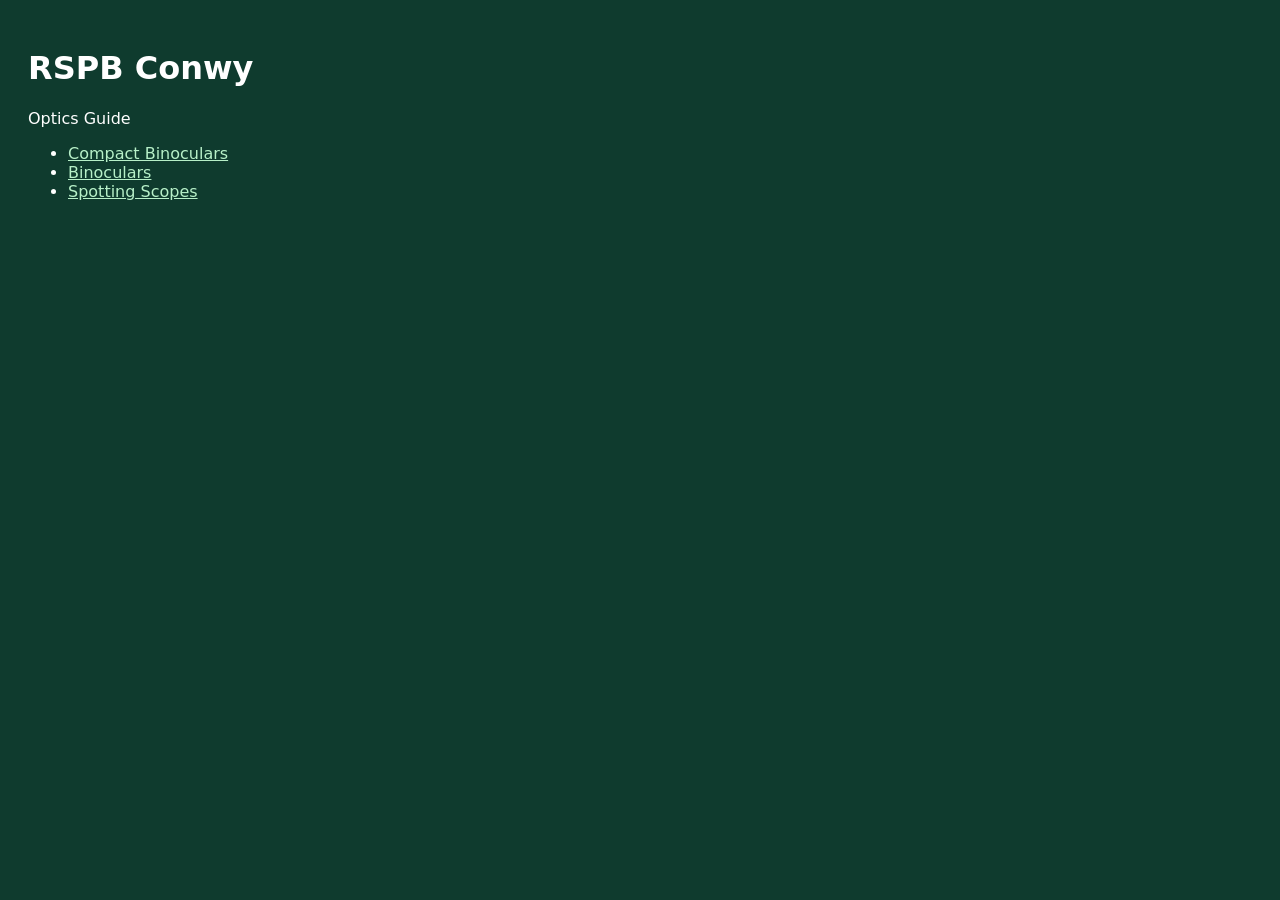
==== commit c6ca60c6: "Add files via upload" ====
--- a/index.html
+++ b/index.html
@@ -1,46 +1,18 @@
 <!DOCTYPE html>
 <html lang="en">
 <head>
-  <meta charset="UTF-8" />
-  <meta name="viewport" content="width=device-width, initial-scale=1" />
-  <title>RSPB Conwy • Optics Guide</title>
-  <link rel="stylesheet" href="css/style.css" />
-  <link rel="icon" href="data:,">
+  <meta charset="UTF-8">
+  <title>RSPB Conwy – Optics Guide</title>
+  <link rel="stylesheet" href="css/style.css">
 </head>
+<body>
+  <h1>RSPB Conwy</h1>
+  <p>Optics Guide</p>
 
-<body class="home">
-  <main class="container home-wrap">
-    <header class="home-header">
-      <h1 class="home-title">RSPB Conwy</h1>
-      <p class="home-subtitle">Optics Guide</p>
-      <p class="home-help">
-        Tap a category to browse products. Use Compare to view two side by side.
-      </p>
-    </header>
-
-    <section class="home-grid" aria-label="Optics categories">
-      <a class="home-tile" href="browse.html?category=compact-binoculars" aria-label="Browse Compact Binoculars">
-        <div class="home-icon" aria-hidden="true">🔍</div>
-        <div class="home-tile-title">Compact Binoculars</div>
-        <div class="home-tile-desc">Small, light, easy to carry.</div>
-      </a>
-
-      <a class="home-tile" href="browse.html?category=binoculars" aria-label="Browse Binoculars">
-        <div class="home-icon" aria-hidden="true">🦉</div>
-        <div class="home-tile-title">Binoculars</div>
-        <div class="home-tile-desc">Everyday birding and wildlife.</div>
-      </a>
-
-      <a class="home-tile" href="browse.html?category=spotting-scopes" aria-label="Browse Spotting Scopes">
-        <div class="home-icon" aria-hidden="true">🎯</div>
-        <div class="home-tile-title">Spotting Scopes</div>
-        <div class="home-tile-desc">Long-distance viewing and detail.</div>
-      </a>
-    </section>
-
-    <footer class="home-footer">
-      RSPB Conwy • Internal optics tablet guide
-    </footer>
-  </main>
+  <ul>
+    <li><a href="browse.html?category=compact">Compact Binoculars</a></li>
+    <li><a href="browse.html?category=binoculars">Binoculars</a></li>
+    <li><a href="browse.html?category=scopes">Spotting Scopes</a></li>
+  </ul>
 </body>
-</html>
+</html>
--- a/css/style.css
+++ b/css/style.css
@@ -1,111 +1,72 @@
-/* ===== Global ===== */
-* {
-  box-sizing: border-box;
+body {
+  font-family: system-ui, sans-serif;
+  background: #0f3b2e;
+  color: #fff;
+  padding: 20px;
 }
 
-body {
-  margin: 0;
-  padding: 24px;
-  font-family: system-ui, -apple-system, Segoe UI, Roboto, sans-serif;
-  background: #144650;
-  color: #ffffff;
+a { color: #b7f0c8; }
+
+.card {
+  background: rgba(255,255,255,0.05);
+  padding: 12px;
+  margin: 12px 0;
+  border-radius: 8px;
 }
 
-/* ===== Links (tablet-safe) ===== */
-a {
-  color: #b7f0c8;
-  text-decoration: none;
+.price { font-weight: bold; }
+
+.rewards { color: #9fe6b8; }
+
+/* Compare */
+.compare-header {
+  display: flex;
+  gap: 12px;
+  margin-bottom: 12px;
 }
 
-a:visited,
-a:hover,
-a:active,
-a:focus {
-  text-decoration: none;
-  color: #b7f0c8;
+.compare-card {
+  flex: 1;
+  background: rgba(255,255,255,0.05);
+  padding: 12px;
+  border-radius: 8px;
 }
 
-/* ===== Headings ===== */
-h1 {
-  font-size: 2.2rem;
-  margin-bottom: 1.5rem;
+.compare-price {
+  margin-top: 6px;
+  margin-bottom: 6px;
+  font-size: 1.1em;
+  font-weight: bold;
 }
 
-h2 {
-  font-size: 1.6rem;
-  margin: 0 0 0.75rem;
+.old-price {
+  text-decoration: line-through;
+  color: rgba(255,255,255,0.75);
+  margin-right: 8px;
+  font-weight: normal;
 }
 
-/* ===== Buttons ===== */
-.btn {
-  display: inline-flex;
-  align-items: center;
-  justify-content: center;
-  padding: 14px 20px;
-  border-radius: 12px;
-  background: rgba(255,255,255,0.12);
-  color: #ffffff;
-  font-weight: 600;
-  font-size: 1rem;
-  border: none;
-  cursor: pointer;
-  text-decoration: none;
+.sale-price {
+  color: #ffb3b3;
+  font-weight: bold;
 }
 
-.btn:active {
-  background: rgba(255,255,255,0.18);
-}
-
-/* ===== Cards ===== */
-.card {
-  background: rgba(255,255,255,0.06);
-  border-radius: 16px;
-  padding: 16px;
-  box-shadow: 0 8px 18px rgba(0,0,0,0.25);
-}
-
-/* ===== Prices / Meta ===== */
-.price {
-  font-size: 1.2rem;
-  font-weight: 700;
-  margin: 6px 0;
-}
-
-.rewards {
-  margin-top: 10px;
-  font-size: 0.9rem;
-  color: #9fe6b8;
-}
-
-/* ===== Compare table ===== */
-table {
+.compare-table {
   width: 100%;
   border-collapse: collapse;
 }
 
-th,
-td {
-  padding: 12px 14px;
-  text-align: left;
+.compare-table th,
+.compare-table td {
+  border-top: 1px solid rgba(255,255,255,0.12);
+  padding: 8px 6px;
   vertical-align: top;
 }
 
-th {
-  font-weight: 700;
-  color: #ffffff;
+.compare-table th {
+  text-align: left;
 }
 
-td {
-  color: #e6f5ee;
+.spec-name {
+  opacity: 0.9;
 }
-
-tr + tr {
-  border-top: 1px solid rgba(255,255,255,0.1);
-}
-
-/* ===== Disable hover quirks on touch ===== */
-@media (hover: none) {
-  *:hover {
-    background: inherit;
-  }
-}
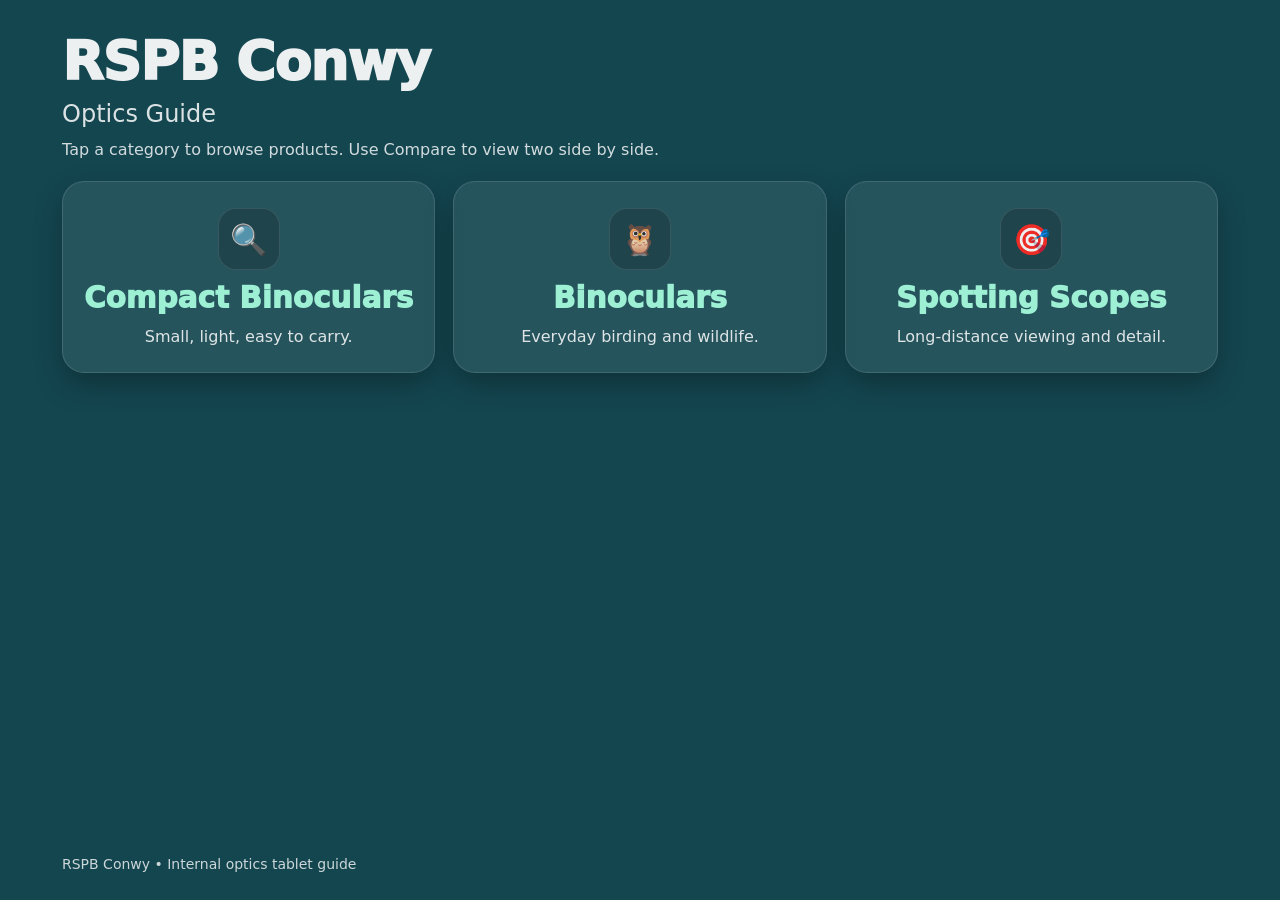
==== commit 7af9e36d: "Add files via upload" ====
--- a/index.html
+++ b/index.html
@@ -1,18 +1,46 @@
 <!DOCTYPE html>
 <html lang="en">
 <head>
-  <meta charset="UTF-8">
-  <title>RSPB Conwy – Optics Guide</title>
-  <link rel="stylesheet" href="css/style.css">
+  <meta charset="UTF-8" />
+  <meta name="viewport" content="width=device-width, initial-scale=1" />
+  <title>RSPB Conwy • Optics Guide</title>
+  <link rel="stylesheet" href="css/style.css" />
+  <link rel="icon" href="data:,">
 </head>
-<body>
-  <h1>RSPB Conwy</h1>
-  <p>Optics Guide</p>
 
-  <ul>
-    <li><a href="browse.html?category=compact">Compact Binoculars</a></li>
-    <li><a href="browse.html?category=binoculars">Binoculars</a></li>
-    <li><a href="browse.html?category=scopes">Spotting Scopes</a></li>
-  </ul>
+<body class="home">
+  <main class="container home-wrap">
+    <header class="home-header">
+      <h1 class="home-title">RSPB Conwy</h1>
+      <p class="home-subtitle">Optics Guide</p>
+      <p class="home-help">
+        Tap a category to browse products. Use Compare to view two side by side.
+      </p>
+    </header>
+
+    <section class="home-grid" aria-label="Optics categories">
+      <a class="home-tile" href="browse.html?category=compact-binoculars" aria-label="Browse Compact Binoculars">
+        <div class="home-icon" aria-hidden="true">🔍</div>
+        <div class="home-tile-title">Compact Binoculars</div>
+        <div class="home-tile-desc">Small, light, easy to carry.</div>
+      </a>
+
+      <a class="home-tile" href="browse.html?category=binoculars" aria-label="Browse Binoculars">
+        <div class="home-icon" aria-hidden="true">🦉</div>
+        <div class="home-tile-title">Binoculars</div>
+        <div class="home-tile-desc">Everyday birding and wildlife.</div>
+      </a>
+
+      <a class="home-tile" href="browse.html?category=spotting-scopes" aria-label="Browse Spotting Scopes">
+        <div class="home-icon" aria-hidden="true">🎯</div>
+        <div class="home-tile-title">Spotting Scopes</div>
+        <div class="home-tile-desc">Long-distance viewing and detail.</div>
+      </a>
+    </section>
+
+    <footer class="home-footer">
+      RSPB Conwy • Internal optics tablet guide
+    </footer>
+  </main>
 </body>
-</html>+</html>
--- a/css/style.css
+++ b/css/style.css
@@ -1,72 +1,668 @@
-body {
-  font-family: system-ui, sans-serif;
-  background: #0f3b2e;
-  color: #fff;
-  padding: 20px;
-}
-
-a { color: #b7f0c8; }
-
-.card {
-  background: rgba(255,255,255,0.05);
-  padding: 12px;
-  margin: 12px 0;
-  border-radius: 8px;
-}
-
-.price { font-weight: bold; }
-
-.rewards { color: #9fe6b8; }
-
-/* Compare */
-.compare-header {
-  display: flex;
+/* =========================
+   RSPB Conwy – Optics Tablet
+   Single shared stylesheet
+   Brand background: #144650
+   ========================= */
+
+/* ---------- Base / Reset ---------- */
+* { box-sizing: border-box; }
+
+:root{
+  --bg: #144650;
+  --panel: rgba(255,255,255,0.08);
+  --panel-2: rgba(255,255,255,0.10);
+  --border: rgba(255,255,255,0.14);
+  --border-2: rgba(255,255,255,0.20);
+  --text: rgba(255,255,255,0.92);
+  --muted: rgba(255,255,255,0.70);
+  --muted-2: rgba(255,255,255,0.55);
+  --accent: #9ef0d5;
+  --shadow: 0 12px 28px rgba(0,0,0,0.28);
+  --shadow-soft: 0 10px 22px rgba(0,0,0,0.22);
+  --radius: 18px;
+  --radius-lg: 22px;
+  --max: 1200px;
+  --gap: 18px;
+  --tap: transparent;
+}
+
+html, body { height: 100%; }
+
+body{
+  margin: 0;
+  font-family: system-ui, -apple-system, Segoe UI, Roboto, Arial, sans-serif;
+  background: var(--bg);
+  color: var(--text);
+  -webkit-font-smoothing: antialiased;
+  text-rendering: optimizeLegibility;
+}
+
+img{ max-width: 100%; display: block; }
+
+a{
+  color: inherit;
+  text-decoration: none; /* important for touchscreen */
+}
+
+a:visited{ color: inherit; }
+a:hover{ text-decoration: none; } /* hover not useful on touch */
+a:active{ text-decoration: none; }
+
+code{
+  font-family: ui-monospace, SFMono-Regular, Menlo, Monaco, Consolas, "Liberation Mono", monospace;
+  font-size: 0.95em;
+}
+
+/* ---------- Layout helpers ---------- */
+.container{
+  max-width: var(--max);
+  margin: 0 auto;
+  padding: 28px 22px 34px;
+}
+
+h1{
+  margin: 12px 0 14px;
+  font-size: clamp(30px, 3.8vw, 44px);
+  line-height: 1.05;
+  letter-spacing: -0.02em;
+}
+
+h2{
+  margin: 18px 0 10px;
+  font-size: clamp(22px, 2.6vw, 30px);
+  line-height: 1.15;
+}
+
+p{ margin: 0 0 10px; color: var(--text); }
+
+.muted{ color: var(--muted); }
+.small{ font-size: 14px; color: var(--muted); }
+
+/* ---------- Top bar ---------- */
+.topbar{
+  display: flex;
+  align-items: center;
+  justify-content: space-between;
   gap: 12px;
-  margin-bottom: 12px;
-}
-
-.compare-card {
-  flex: 1;
-  background: rgba(255,255,255,0.05);
-  padding: 12px;
-  border-radius: 8px;
-}
-
-.compare-price {
+  margin-bottom: 10px;
+}
+
+.topbar .btn{ white-space: nowrap; }
+
+.badge{
+  display: inline-flex;
+  align-items: center;
+  justify-content: center;
+  min-width: 28px;
+  height: 24px;
+  padding: 0 8px;
+  border-radius: 999px;
+  background: rgba(0,0,0,0.18);
+  border: 1px solid var(--border);
+  font-weight: 700;
+  font-size: 13px;
+}
+
+/* ---------- Buttons ---------- */
+.btn{
+  -webkit-tap-highlight-color: var(--tap);
+  display: inline-flex;
+  align-items: center;
+  justify-content: center;
+  gap: 10px;
+
+  padding: 12px 14px;
+  border-radius: 14px;
+
+  background: rgba(255,255,255,0.10);
+  border: 1px solid var(--border);
+  box-shadow: 0 10px 20px rgba(0,0,0,0.18);
+
+  font-weight: 800;
+  letter-spacing: 0.01em;
+  line-height: 1;
+}
+
+.btn:active{
+  transform: scale(0.985);
+  background: rgba(255,255,255,0.12);
+  border-color: var(--border-2);
+}
+
+.btn.ghost{
+  background: rgba(0,0,0,0.14);
+  border-color: rgba(255,255,255,0.10);
+  box-shadow: none;
+}
+
+.btn.primary{
+  background: rgba(158,240,213,0.18);
+  border-color: rgba(158,240,213,0.30);
+}
+
+.btn.danger{
+  background: rgba(255,80,80,0.14);
+  border-color: rgba(255,80,80,0.30);
+}
+
+/* ---------- Inputs / Toggles ---------- */
+.toolbar{
+  display: grid;
+  grid-template-columns: 1fr 2fr auto;
+  gap: 12px;
+  align-items: center;
+  margin: 16px 0 18px;
+}
+
+.toggle{
+  display: inline-flex;
+  align-items: center;
+  gap: 10px;
+  padding: 10px 12px;
+  border-radius: 14px;
+  background: rgba(0,0,0,0.14);
+  border: 1px solid rgba(255,255,255,0.10);
+}
+
+.toggle input{
+  width: 20px;
+  height: 20px;
+  accent-color: var(--accent);
+}
+
+input[type="text"], input:not([type]){
+  width: 100%;
+  padding: 12px 14px;
+  border-radius: 14px;
+  border: 1px solid rgba(255,255,255,0.14);
+  background: rgba(0,0,0,0.16);
+  color: var(--text);
+  outline: none;
+}
+
+input::placeholder{ color: var(--muted-2); }
+
+@media (max-width: 860px){
+  .toolbar{
+    grid-template-columns: 1fr;
+  }
+}
+
+/* ---------- Cards / Chips ---------- */
+.card{
+  background: var(--panel);
+  border: 1px solid var(--border);
+  border-radius: var(--radius-lg);
+  box-shadow: var(--shadow-soft);
+  overflow: hidden;
+}
+
+.chips{
+  display: flex;
+  flex-wrap: wrap;
+  gap: 8px;
+  margin: 10px 0 0;
+}
+
+.chip{
+  padding: 7px 10px;
+  border-radius: 999px;
+  background: rgba(0,0,0,0.16);
+  border: 1px solid rgba(255,255,255,0.10);
+  color: var(--muted);
+  font-weight: 700;
+  font-size: 13px;
+}
+
+/* ---------- Browse Grid ---------- */
+#grid{
+  display: grid;
+  grid-template-columns: repeat(3, minmax(240px, 1fr));
+  gap: 18px;
+  align-items: stretch;
+}
+
+@media (max-width: 980px){
+  #grid{ grid-template-columns: repeat(2, minmax(220px, 1fr)); }
+}
+
+@media (max-width: 680px){
+  #grid{ grid-template-columns: 1fr; }
+}
+
+/* Browse card layout: image thumbnail on top, text underneath */
+.card.card-product,
+.card.product-card,
+.card .card-body { /* safe for your generated markup */
+}
+
+.card-image{
+  width: 100%;
+  height: 200px;                 /* thumbnail height */
+  background: rgba(0,0,0,0.18);
+  border-bottom: 1px solid rgba(255,255,255,0.10);
+  display: flex;
+  align-items: center;
+  justify-content: center;
+  overflow: hidden;
+}
+
+.card-image img{
+  width: 100%;
+  height: 100%;
+  object-fit: contain;           /* keep product visible */
+  padding: 10px;
+  filter: drop-shadow(0 12px 18px rgba(0,0,0,0.35)); /* requested drop shadow */
+}
+
+.card-body{
+  padding: 14px 14px 16px;
+  display: flex;
+  flex-direction: column;
+  gap: 8px;
+}
+
+.card-title{
+  margin: 0;
+  font-size: 18px;
+  line-height: 1.15;
+  font-weight: 900;
+}
+
+.price{
+  font-weight: 900;
+  font-size: 18px;
+}
+
+.subline{
+  color: var(--muted);
+  font-size: 14px;
+  line-height: 1.3;
+}
+
+.meta-grid{
+  display: grid;
+  grid-template-columns: 1fr;
+  gap: 8px;
+  margin-top: 4px;
+}
+
+.meta{
+  display: flex;
+  justify-content: space-between;
+  gap: 12px;
+  color: var(--muted);
+  font-size: 14px;
+  padding: 8px 10px;
+  border-radius: 12px;
+  background: rgba(0,0,0,0.12);
+  border: 1px solid rgba(255,255,255,0.08);
+}
+
+.rewards{
+  margin-top: 4px;
+  padding: 10px 12px;
+  border-radius: 14px;
+  background: rgba(158,240,213,0.10);
+  border: 1px solid rgba(158,240,213,0.18);
+  color: var(--text);
+  font-size: 14px;
+  line-height: 1.35;
+}
+
+.card-actions{
   margin-top: 6px;
-  margin-bottom: 6px;
-  font-size: 1.1em;
-  font-weight: bold;
-}
-
-.old-price {
-  text-decoration: line-through;
-  color: rgba(255,255,255,0.75);
-  margin-right: 8px;
-  font-weight: normal;
-}
-
-.sale-price {
-  color: #ffb3b3;
-  font-weight: bold;
-}
-
-.compare-table {
+  display: grid;
+  grid-template-columns: 1fr;
+  gap: 10px;
+}
+
+.compare-toggle{
+  display: flex;
+  align-items: center;
+  gap: 10px;
+  padding: 10px 12px;
+  border-radius: 14px;
+  background: rgba(0,0,0,0.14);
+  border: 1px solid rgba(255,255,255,0.10);
+  color: var(--muted);
+  font-weight: 700;
+}
+
+.compare-toggle input{
+  width: 18px;
+  height: 18px;
+  accent-color: var(--accent);
+}
+
+/* Error card */
+.card.error{
+  padding: 16px;
+}
+
+/* ---------- Product page ---------- */
+.product-wrap{
+  display: grid;
+  grid-template-columns: 1.1fr 0.9fr;
+  gap: 18px;
+  align-items: start;
+}
+
+@media (max-width: 980px){
+  .product-wrap{ grid-template-columns: 1fr; }
+}
+
+.product-media{
+  background: rgba(0,0,0,0.18);
+  border: 1px solid rgba(255,255,255,0.12);
+  border-radius: var(--radius-lg);
+  box-shadow: var(--shadow-soft);
+  overflow: hidden;
+}
+
+.product-media img{
+  width: 100%;
+  height: min(520px, 55vh);
+  object-fit: contain;
+  padding: 14px;
+  filter: drop-shadow(0 14px 22px rgba(0,0,0,0.35));
+}
+
+.product-panel{
+  background: var(--panel);
+  border: 1px solid var(--border);
+  border-radius: var(--radius-lg);
+  box-shadow: var(--shadow-soft);
+  padding: 16px;
+}
+
+.product-name{
+  margin: 0 0 8px;
+  font-size: clamp(22px, 2.7vw, 32px);
+  font-weight: 950;
+  line-height: 1.15;
+}
+
+.product-price{
+  font-size: 22px;
+  font-weight: 950;
+  margin: 6px 0 10px;
+}
+
+.section{
+  margin-top: 14px;
+  padding-top: 12px;
+  border-top: 1px solid rgba(255,255,255,0.10);
+}
+
+.section-title{
+  margin: 0 0 10px;
+  font-size: 18px;
+  font-weight: 900;
+}
+
+.kv{
+  display: grid;
+  grid-template-columns: 1fr;
+  gap: 8px;
+}
+
+.kv-row{
+  display: flex;
+  justify-content: space-between;
+  gap: 12px;
+  padding: 10px 12px;
+  border-radius: 14px;
+  background: rgba(0,0,0,0.12);
+  border: 1px solid rgba(255,255,255,0.08);
+  color: var(--muted);
+}
+
+.kv-row strong{
+  color: var(--text);
+  font-weight: 900;
+}
+
+/* ---------- Compare page ---------- */
+.compare-wrap{
+  background: var(--panel);
+  border: 1px solid var(--border);
+  border-radius: var(--radius-lg);
+  box-shadow: var(--shadow);
+  overflow: hidden;
+}
+
+.compare-head{
+  padding: 14px 16px;
+  display: flex;
+  align-items: center;
+  justify-content: space-between;
+  gap: 12px;
+  border-bottom: 1px solid rgba(255,255,255,0.10);
+  background: rgba(0,0,0,0.12);
+}
+
+.compare-table{
   width: 100%;
   border-collapse: collapse;
+  table-layout: fixed;
 }
 
 .compare-table th,
-.compare-table td {
-  border-top: 1px solid rgba(255,255,255,0.12);
-  padding: 8px 6px;
+.compare-table td{
+  padding: 12px 12px;
+  border-bottom: 1px solid rgba(255,255,255,0.08);
   vertical-align: top;
-}
-
-.compare-table th {
+  color: var(--text);
+  word-wrap: break-word;
+}
+
+.compare-table th{
   text-align: left;
-}
-
-.spec-name {
-  opacity: 0.9;
-}
+  color: var(--muted);
+  font-weight: 900;
+  width: 28%;
+  background: rgba(0,0,0,0.10);
+}
+
+.compare-table td{
+  width: 36%;
+}
+
+.compare-table thead th{
+  background: rgba(0,0,0,0.14);
+}
+
+.compare-table .product-col{
+  font-weight: 950;
+  color: var(--text);
+}
+
+.compare-table tr:last-child th,
+.compare-table tr:last-child td{
+  border-bottom: none;
+}
+
+/* Make compare readable on narrow screens */
+@media (max-width: 900px){
+  .compare-table th{ width: 34%; }
+}
+
+/* ---------- Home page tiles (scoped) ---------- */
+/* Only applies if index.html has: <body class="home"> */
+body.home{
+  background: var(--bg) !important;
+}
+
+body.home a,
+body.home a:visited,
+body.home a:hover,
+body.home a:active{
+  text-decoration: none !important;
+  color: inherit;
+}
+
+body.home .home-wrap{
+  min-height: 100vh;
+  display: flex;
+  flex-direction: column;
+  gap: 22px;
+  padding: 34px 22px 28px;
+  max-width: var(--max);
+  margin: 0 auto;
+}
+
+body.home .home-title{
+  margin: 0;
+  font-size: clamp(40px, 4.2vw, 58px);
+  line-height: 1.05;
+  font-weight: 950;
+}
+
+body.home .home-subtitle{
+  margin: 10px 0 0;
+  font-size: clamp(18px, 2vw, 24px);
+  opacity: 0.92;
+}
+
+body.home .home-help{
+  margin: 12px 0 0;
+  font-size: 16px;
+  opacity: 0.88;
+  max-width: 860px;
+}
+
+body.home .home-grid{
+  display: grid;
+  grid-template-columns: repeat(3, minmax(240px, 1fr));
+  gap: 18px;
+  align-items: stretch;
+}
+
+body.home .home-tile{
+  -webkit-tap-highlight-color: var(--tap);
+  touch-action: manipulation;
+
+  display: flex;
+  flex-direction: column;
+  align-items: center;
+  justify-content: center;
+  gap: 12px;
+
+  padding: 26px 18px;
+  border-radius: 22px;
+
+  background: rgba(255,255,255,0.08);
+  border: 1px solid rgba(255,255,255,0.12);
+  box-shadow: var(--shadow);
+}
+
+body.home .home-tile:active{
+  transform: scale(0.985);
+  background: rgba(255,255,255,0.11);
+  border-color: rgba(255,255,255,0.18);
+}
+
+body.home .home-icon{
+  width: 62px;
+  height: 62px;
+  border-radius: 18px;
+  display: grid;
+  place-items: center;
+  font-size: 30px;
+  background: rgba(0,0,0,0.18);
+  border: 1px solid rgba(255,255,255,0.10);
+}
+
+body.home .home-tile-title{
+  font-size: clamp(22px, 2.3vw, 32px);
+  font-weight: 950;
+  text-align: center;
+  line-height: 1.1;
+  color: var(--accent);
+}
+
+body.home .home-tile-desc{
+  font-size: 16px;
+  text-align: center;
+  opacity: 0.92;
+  max-width: 34ch;
+}
+
+body.home .home-footer{
+  margin-top: auto;
+  opacity: 0.85;
+  font-size: 14px;
+}
+
+@media (max-width: 980px){
+  body.home .home-grid{ grid-template-columns: 1fr; }
+}
+
+/* ---------- Safety: prevent “home styles” affecting other pages ---------- */
+body:not(.home) .home-wrap,
+body:not(.home) .home-grid,
+body:not(.home) .home-tile,
+body:not(.home) .home-title,
+body:not(.home) .home-subtitle,
+body:not(.home) .home-help,
+body:not(.home) .home-footer{
+  all: unset;
+}
+/* --- Make all browse cards the same height + align actions --- */
+#grid .card {
+  display: flex;
+  flex-direction: column;
+  height: 100%;
+}
+
+/* Make the body fill space, and keep a consistent structure */
+#grid .card .card-body{
+  display: flex;
+  flex-direction: column;
+  flex: 1;
+}
+
+/* Clamp description so one product can't make the card taller */
+#grid .card .subline{
+  display: -webkit-box;
+  -webkit-line-clamp: 2;
+  -webkit-box-orient: vertical;
+  overflow: hidden;
+}
+
+/* Reserve a fixed space for chips so cards align even with 0–3 chips */
+#grid .card .chips{
+  min-height: 46px;    /* tweak if needed */
+  align-content: flex-start;
+}
+
+/* Push actions to the bottom of the card */
+#grid .card .card-actions{
+  margin-top: auto;
+}
+
+
+/* ---------- Sale price helpers ---------- */
+.old-price{
+  text-decoration: line-through;
+  color: rgba(255,255,255,0.65);
+  margin-right: 10px;
+  font-weight: 800;
+}
+.sale-price{
+  color: #ffb3b3;
+  font-weight: 950;
+}
+.compare-head{
+  display: flex;
+  flex-direction: column;
+  gap: 6px;
+}
+.compare-name{
+  font-weight: 950;
+}
+.compare-price{
+  font-size: 16px;
+  font-weight: 900;
+}
